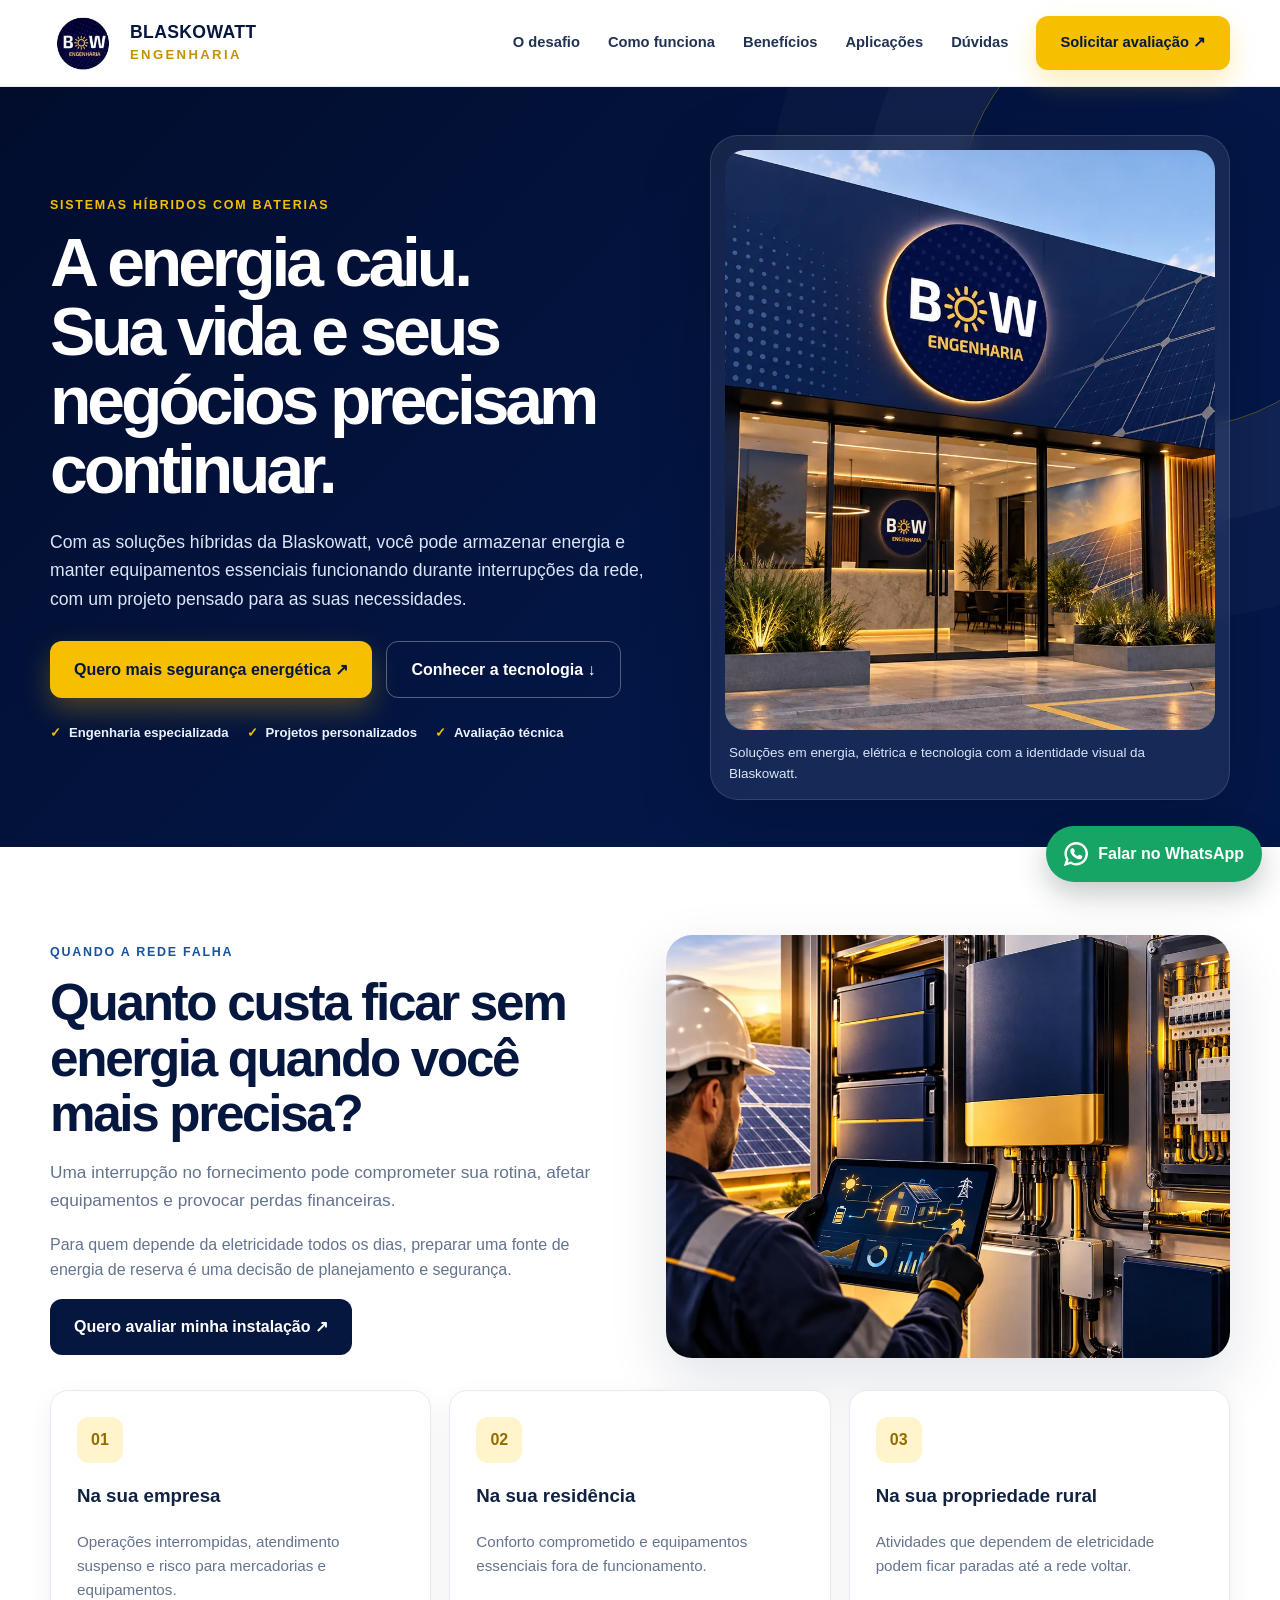
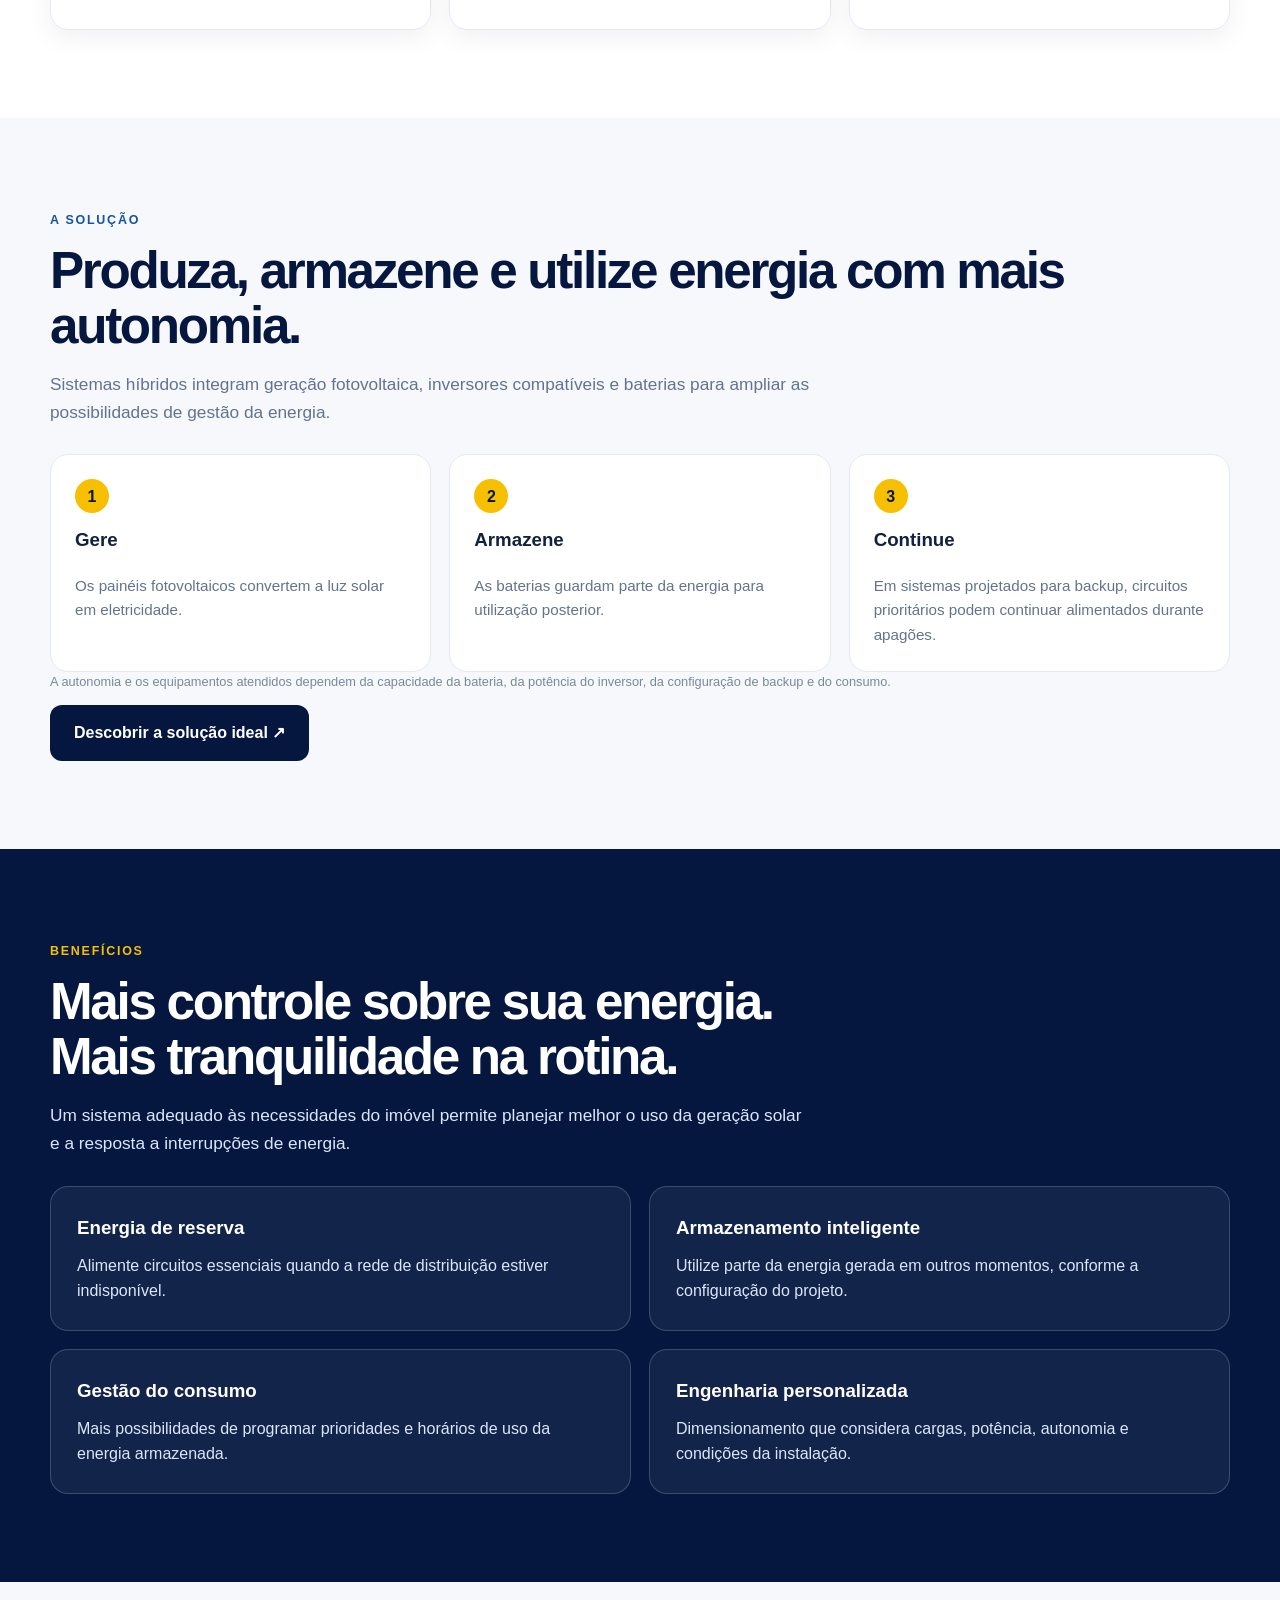
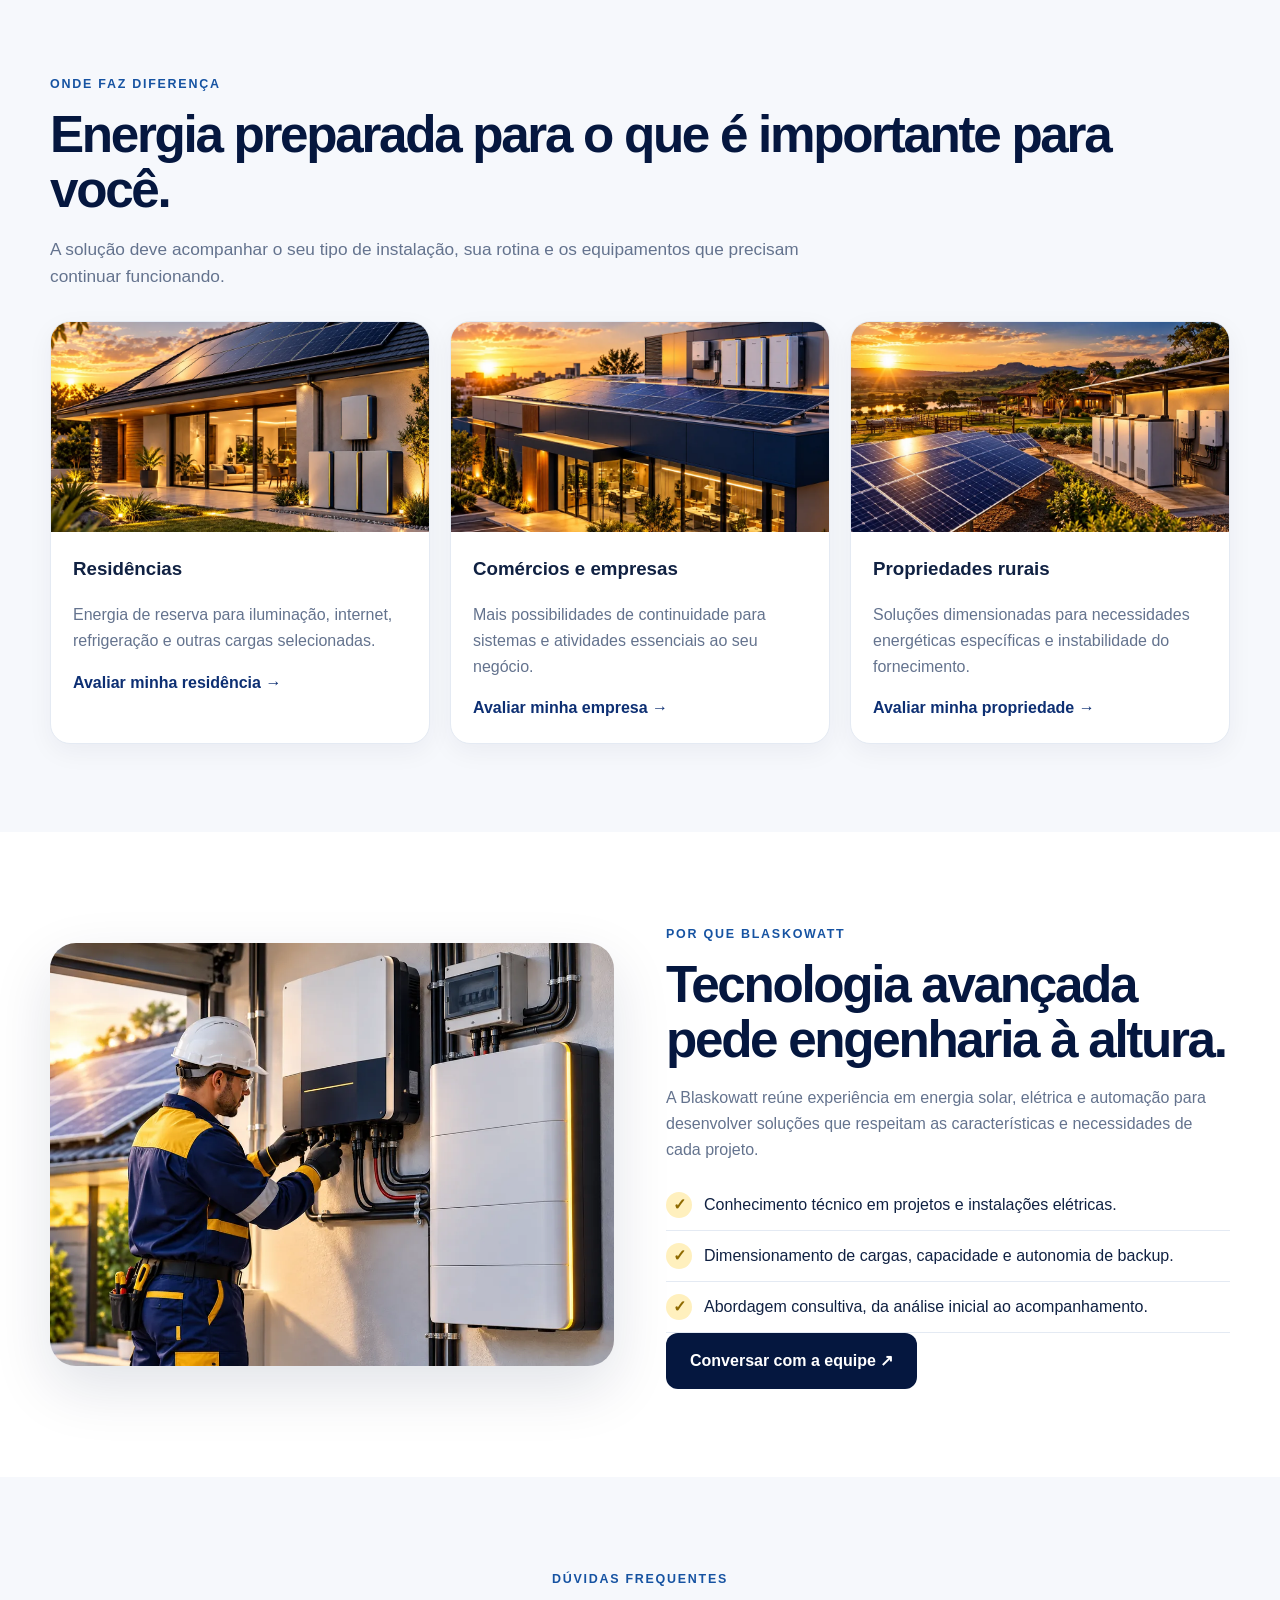
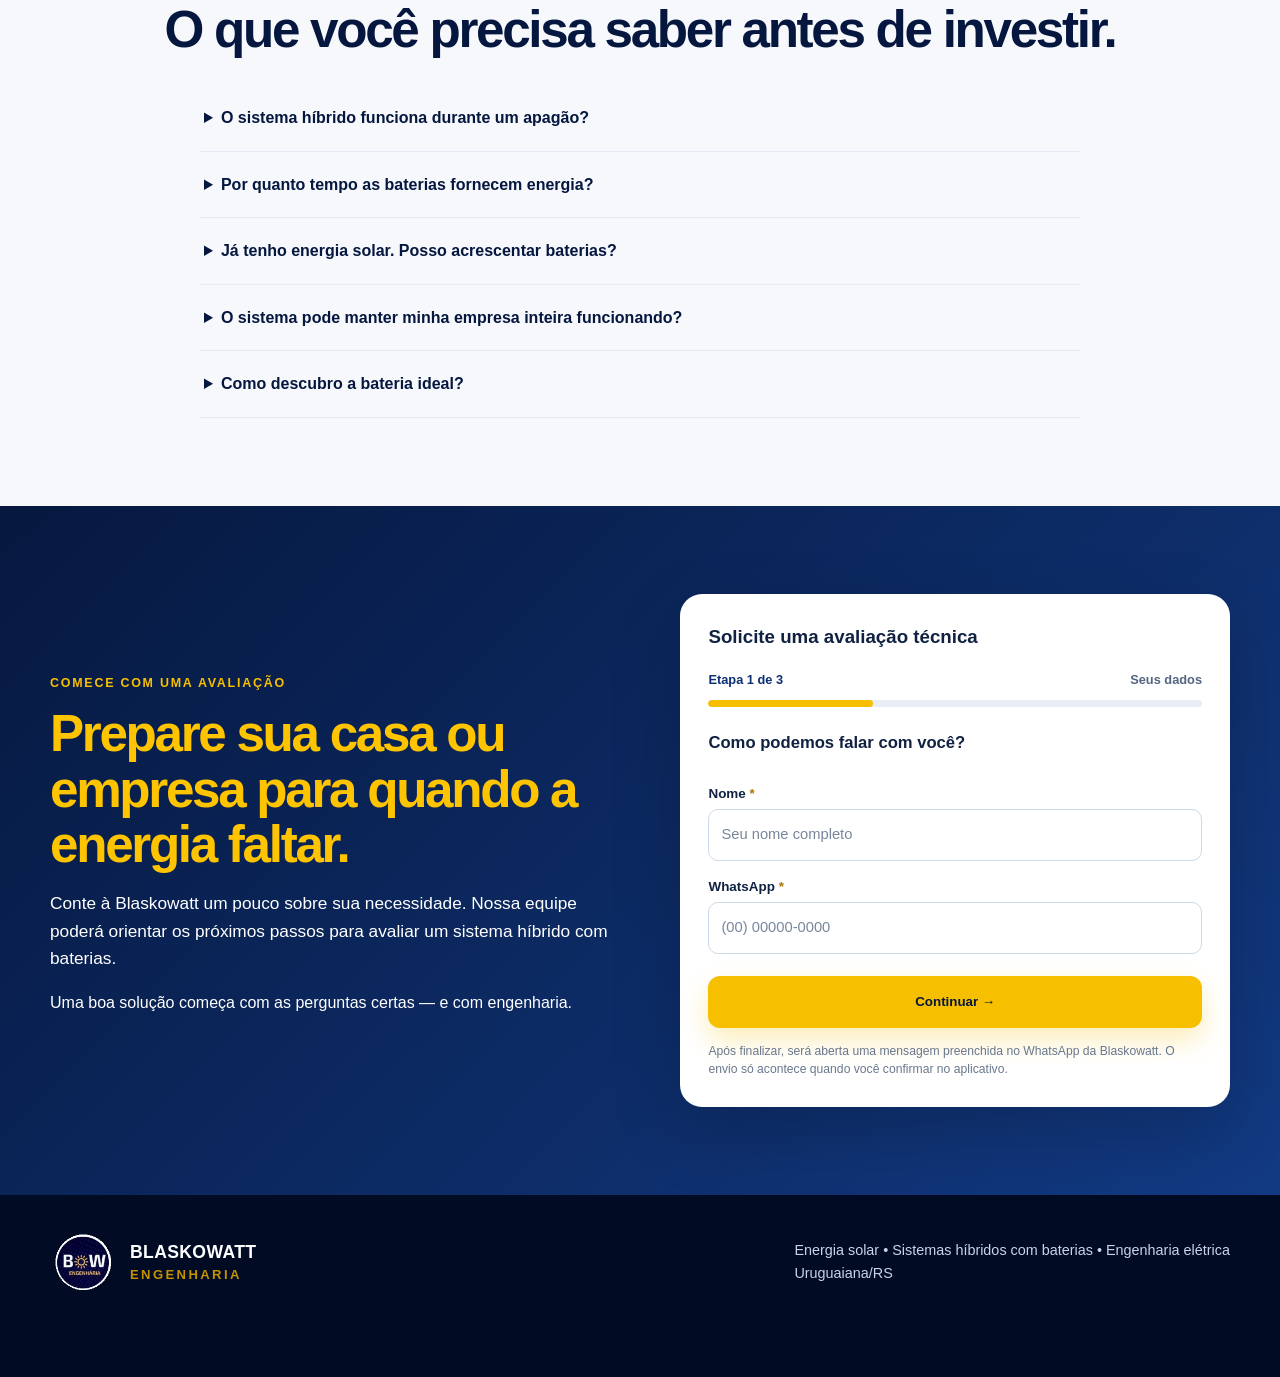
==== lp2/index.html @ c3274819 "CMT 01" ====
<!DOCTYPE html>

<html lang="pt-BR">
<head>
<!-- Google Tag Manager -->
<script>(function(w,d,s,l,i){w[l]=w[l]||[];w[l].push({'gtm.start':
new Date().getTime(),event:'gtm.js'});var f=d.getElementsByTagName(s)[0],
j=d.createElement(s),dl=l!='dataLayer'?'&l='+l:'';j.async=true;j.src=
'https://www.googletagmanager.com/gtm.js?id='+i+dl;f.parentNode.insertBefore(j,f);
})(window,document,'script','dataLayer','GTM-T3VF7CDB');</script>
<!-- End Google Tag Manager -->
<meta charset="utf-8"/>
<meta content="width=device-width,initial-scale=1" name="viewport"/>
<meta content="Sistemas híbridos com baterias da Blaskowatt: energia de reserva para residências, comércios e propriedades rurais." name="description"/>
<title>Sistemas Híbridos com Baterias | Blaskowatt Engenharia</title>
<link rel="stylesheet" href="assets/style.css" />

<meta name="robots" content="index,follow,max-image-preview:large" />
<meta name="theme-color" content="#06183f" />
<meta property="og:type" content="website" />
<meta property="og:locale" content="pt_BR" />
<meta property="og:site_name" content="Blaskowatt Engenharia" />
<meta property="og:title" content="Sistemas Híbridos com Baterias | Blaskowatt Engenharia" />
<meta property="og:description" content="Sistemas híbridos com baterias da Blaskowatt: energia de reserva para residências, comércios e propriedades rurais." />
<meta name="twitter:card" content="summary" />
<link rel="icon" type="image/x-icon" sizes="any" href="favicon.ico?v=06" />
<link rel="icon" type="image/png" sizes="64x64" href="assets/favicon-64.png?v=06" />
<link rel="apple-touch-icon" sizes="180x180" href="assets/apple-touch-icon.png?v=06" />
<link rel="preload" as="image" href="assets/sistema-hibrido-destaque.webp" fetchpriority="high" />
<script type="application/ld+json">{"@context":"https://schema.org","@type":"WebPage","name":"Sistemas Híbridos com Baterias | Blaskowatt Engenharia","description":"Sistemas híbridos com baterias da Blaskowatt: energia de reserva para residências, comércios e propriedades rurais.","inLanguage":"pt-BR","about":{"@type":"Organization","name":"Blaskowatt Engenharia"}}</script>
</head>
<body>
<!-- Google Tag Manager (noscript) -->
<noscript><iframe src="https://www.googletagmanager.com/ns.html?id=GTM-T3VF7CDB"
height="0" width="0" style="display:none;visibility:hidden"></iframe></noscript>
<!-- End Google Tag Manager (noscript) -->
<header class="header">
<div class="container nav">
<a aria-label="Blaskowatt Engenharia" class="brand" href="#inicio">
<img alt="Logo Blaskowatt Engenharia" src="assets/logo-blaskowatt.webp?v=06" width="216" height="185" decoding="async" loading="eager" />
<span class="brand-text"><b>BLASKOWATT</b><small>ENGENHARIA</small></span>
</a>
<button aria-expanded="false" aria-label="Abrir menu" class="mobile-toggle" type="button">☰</button>
<nav class="menu" id="menu">
<a href="#problema">O desafio</a>
<a href="#solucao">Como funciona</a>
<a href="#beneficios">Benefícios</a>
<a href="#aplicacoes">Aplicações</a>
<a href="#faq">Dúvidas</a>
<a class="btn primary" href="#contato">Solicitar avaliação ↗</a>
</nav>
</div>
</header>
<main>
<section class="hero" id="inicio">
<div class="container hero-wrap">
<div class="hero-copy">
<span class="eyebrow">Sistemas híbridos com baterias</span>
<h1>A energia caiu.<br/>Sua vida e seus negócios precisam continuar.</h1>
<p>Com as soluções híbridas da Blaskowatt, você pode armazenar energia e manter equipamentos essenciais funcionando durante interrupções da rede, com um projeto pensado para as suas necessidades.</p>
<div class="hero-actions">
<a class="btn primary" href="#contato">Quero mais segurança energética ↗</a>
<a class="btn outline" href="#solucao">Conhecer a tecnologia ↓</a>
</div>
<div class="trust"><span>Engenharia especializada</span><span>Projetos personalizados</span><span>Avaliação técnica</span></div>
</div>
<div class="hero-visual">
<div class="hero-card">
<img alt="Unidade visual da Blaskowatt Engenharia" src="assets/sistema-hibrido-destaque.webp" width="1020" height="1020" decoding="async" loading="eager" fetchpriority="high" />
<div class="hero-caption">Soluções em energia, elétrica e tecnologia com a identidade visual da Blaskowatt.</div>
</div>
</div>
</div>
</section>
<section class="section" id="problema">
<div class="container">
<div class="twocol">
<div>
<span class="eyebrow" style="color:#1653a2">Quando a rede falha</span>
<h2>Quanto custa ficar sem energia quando você mais precisa?</h2>
<p class="lead">Uma interrupção no fornecimento pode comprometer sua rotina, afetar equipamentos e provocar perdas financeiras.</p>
<p>Para quem depende da eletricidade todos os dias, preparar uma fonte de energia de reserva é uma decisão de planejamento e segurança.</p>
<a class="btn darkbtn" href="#contato">Quero avaliar minha instalação ↗</a>
</div>
<div class="imagecard"><img alt="Monitoramento técnico de sistema híbrido e solar" src="assets/monitoramento-energia.webp" width="1080" height="810" decoding="async" loading="lazy" /></div>
</div>
<div class="cards">
<article class="card"><span class="n">01</span><h3>Na sua empresa</h3><p>Operações interrompidas, atendimento suspenso e risco para mercadorias e equipamentos.</p></article>
<article class="card"><span class="n">02</span><h3>Na sua residência</h3><p>Conforto comprometido e equipamentos essenciais fora de funcionamento.</p></article>
<article class="card"><span class="n">03</span><h3>Na sua propriedade rural</h3><p>Atividades que dependem de eletricidade podem ficar paradas até a rede voltar.</p></article>
</div>
</div>
</section>
<section class="section soft" id="solucao">
<div class="container">
<span class="eyebrow" style="color:#1653a2">A solução</span>
<h2>Produza, armazene e utilize energia com mais autonomia.</h2>
<p class="lead">Sistemas híbridos integram geração fotovoltaica, inversores compatíveis e baterias para ampliar as possibilidades de gestão da energia.</p>
<div class="steps">
<div class="step"><span>1</span><h3>Gere</h3><p>Os painéis fotovoltaicos convertem a luz solar em eletricidade.</p></div>
<div class="step"><span>2</span><h3>Armazene</h3><p>As baterias guardam parte da energia para utilização posterior.</p></div>
<div class="step"><span>3</span><h3>Continue</h3><p>Em sistemas projetados para backup, circuitos prioritários podem continuar alimentados durante apagões.</p></div>
</div>
<p class="note">A autonomia e os equipamentos atendidos dependem da capacidade da bateria, da potência do inversor, da configuração de backup e do consumo.</p>
<a class="btn darkbtn" href="#contato">Descobrir a solução ideal ↗</a>
</div>
</section>
<section class="section dark" id="beneficios">
<div class="container">
<span class="eyebrow">Benefícios</span>
<h2>Mais controle sobre sua energia.<br/>Mais tranquilidade na rotina.</h2>
<p class="lead">Um sistema adequado às necessidades do imóvel permite planejar melhor o uso da geração solar e a resposta a interrupções de energia.</p>
<div class="benefits">
<article class="benefit"><h3>Energia de reserva</h3><p>Alimente circuitos essenciais quando a rede de distribuição estiver indisponível.</p></article>
<article class="benefit"><h3>Armazenamento inteligente</h3><p>Utilize parte da energia gerada em outros momentos, conforme a configuração do projeto.</p></article>
<article class="benefit"><h3>Gestão do consumo</h3><p>Mais possibilidades de programar prioridades e horários de uso da energia armazenada.</p></article>
<article class="benefit"><h3>Engenharia personalizada</h3><p>Dimensionamento que considera cargas, potência, autonomia e condições da instalação.</p></article>
</div>
</div>
</section>
<section class="section soft" id="aplicacoes">
<div class="container">
<span class="eyebrow" style="color:#1653a2">Onde faz diferença</span>
<h2>Energia preparada para o que é importante para você.</h2>
<p class="lead">A solução deve acompanhar o seu tipo de instalação, sua rotina e os equipamentos que precisam continuar funcionando.</p>
<div class="segments">
<article class="segment"><img alt="Residência com energia solar e baterias" src="assets/residencia-com-baterias.webp" width="1080" height="810" decoding="async" loading="lazy" /><div class="body"><h3>Residências</h3><p>Energia de reserva para iluminação, internet, refrigeração e outras cargas selecionadas.</p><a class="inline-link" href="#contato">Avaliar minha residência →</a></div></article>
<article class="segment"><img alt="Empresa com energia solar e sistema híbrido" src="assets/empresa-com-baterias.webp" width="1080" height="810" decoding="async" loading="lazy" /><div class="body"><h3>Comércios e empresas</h3><p>Mais possibilidades de continuidade para sistemas e atividades essenciais ao seu negócio.</p><a class="inline-link" href="#contato">Avaliar minha empresa →</a></div></article>
<article class="segment"><img alt="Propriedade rural com energia solar e armazenamento" src="assets/propriedade-rural-com-baterias.webp" width="1080" height="810" decoding="async" loading="lazy" /><div class="body"><h3>Propriedades rurais</h3><p>Soluções dimensionadas para necessidades energéticas específicas e instabilidade do fornecimento.</p><a class="inline-link" href="#contato">Avaliar minha propriedade →</a></div></article>
</div>
</div>
</section>
<section class="section" id="engenharia">
<div class="container twocol">
<div class="imagecard"><img alt="Técnico instalando sistema híbrido com baterias" src="assets/instalacao-de-baterias.webp" width="1080" height="810" decoding="async" loading="lazy" /></div>
<div>
<span class="eyebrow" style="color:#1653a2">Por que Blaskowatt</span>
<h2>Tecnologia avançada pede engenharia à altura.</h2>
<p>A Blaskowatt reúne experiência em energia solar, elétrica e automação para desenvolver soluções que respeitam as características e necessidades de cada projeto.</p>
<ul class="authority-list">
<li>Conhecimento técnico em projetos e instalações elétricas.</li>
<li>Dimensionamento de cargas, capacidade e autonomia de backup.</li>
<li>Abordagem consultiva, da análise inicial ao acompanhamento.</li>
</ul>
<a class="btn darkbtn" href="#contato">Conversar com a equipe ↗</a>
</div>
</div>
</section>
<section class="section soft" id="faq">
<div class="container">
<div style="text-align:center">
<span class="eyebrow" style="color:#1653a2">Dúvidas frequentes</span>
<h2>O que você precisa saber antes de investir.</h2>
</div>
<div class="faq">
<details><summary>O sistema híbrido funciona durante um apagão?</summary><p>Um sistema com baterias, função de backup, proteção apropriada e energia armazenada disponível pode alimentar circuitos selecionados. Isso deve ser previsto no projeto técnico.</p></details>
<details><summary>Por quanto tempo as baterias fornecem energia?</summary><p>Depende da capacidade de armazenamento, da carga disponível e do consumo dos equipamentos. A autonomia deve ser calculada para cada instalação.</p></details>
<details><summary>Já tenho energia solar. Posso acrescentar baterias?</summary><p>Em muitos casos, sim, após análise de compatibilidade do inversor e das adaptações elétricas necessárias.</p></details>
<details><summary>O sistema pode manter minha empresa inteira funcionando?</summary><p>Depende da potência demandada, da autonomia esperada e da configuração do sistema. Em muitos projetos, a melhor solução é priorizar cargas essenciais.</p></details>
<details><summary>Como descubro a bateria ideal?</summary><p>Uma avaliação técnica verifica os equipamentos prioritários, a potência total, a autonomia desejada e as condições do imóvel.</p></details>
</div>
</div>
</section>
<section class="section final" id="contato">
<div class="container twocol">
<div>
<span class="eyebrow">Comece com uma avaliação</span>
<h2>Prepare sua casa ou empresa para quando a energia faltar.</h2>
<p class="lead">Conte à Blaskowatt um pouco sobre sua necessidade. Nossa equipe poderá orientar os próximos passos para avaliar um sistema híbrido com baterias.</p>
<p>Uma boa solução começa com as perguntas certas — e com engenharia.</p>
</div>
<form class="form form-multistep" id="lead-form" novalidate>
<h3>Solicite uma avaliação técnica</h3>
<div class="form-progress" aria-label="Progresso do formulário">
  <div class="form-progress-top"><span id="form-step-label" aria-live="polite">Etapa 1 de 3</span><span id="form-step-name">Seus dados</span></div>
  <div class="form-progress-track" role="progressbar" aria-label="Progresso do preenchimento" aria-valuemin="1" aria-valuemax="3" aria-valuenow="1"><span class="form-progress-fill"></span></div>
</div>
<fieldset class="form-step" data-step="0">
  <legend>Como podemos falar com você?</legend>
  <label for="nome">Nome <span class="required-mark" aria-hidden="true">*</span></label>
  <input id="nome" name="nome" type="text" autocomplete="name" placeholder="Seu nome completo" required maxlength="120" />
  <label for="telefone">WhatsApp <span class="required-mark" aria-hidden="true">*</span></label>
  <input id="telefone" name="telefone" type="tel" inputmode="tel" autocomplete="tel" placeholder="(00) 00000-0000" maxlength="32" required />
</fieldset>
<fieldset class="form-step" data-step="1" hidden>
  <legend>Conte sobre o seu projeto</legend>
  <label for="endereco">1. Qual é o endereço do imóvel? <span class="required-mark" aria-hidden="true">*</span></label>
  <input id="endereco" name="endereco" type="text" autocomplete="street-address" placeholder="Rua, número, bairro, cidade e estado" required maxlength="280" />
  <label for="servico">2. Qual serviço você procura? <span class="required-mark" aria-hidden="true">*</span></label>
  <select id="servico" name="servico" required>
    <option value="" disabled selected>Selecione um serviço</option>
    <option value="Energia Solar">Energia Solar</option>
    <option value="Instalação Elétrica">Instalação Elétrica</option>
    <option value="Automação">Automação</option>
    <option value="Manutenção">Manutenção</option>
    <option value="Ampliação de Sistema Solar">Ampliação de Sistema Solar</option>
    <option value="Baterias / Sistema Híbrido">Baterias / Sistema Híbrido</option>
    <option value="Outro">Outro</option>
  </select>
</fieldset>
<fieldset class="form-step" data-step="2" hidden>
  <legend>Mais dois detalhes para finalizar</legend>
  <label for="tipo_imovel">3. O imóvel é: <span class="required-mark" aria-hidden="true">*</span></label>
  <select id="tipo_imovel" name="tipo_imovel" required>
    <option value="" disabled selected>Selecione uma opção</option>
    <option value="Residencial">Residencial</option>
    <option value="Comercial">Comercial</option>
  </select>
  <label for="prazo">4. Quando você pretende realizar o projeto? <span class="required-mark" aria-hidden="true">*</span></label>
  <select id="prazo" name="prazo" required>
    <option value="" disabled selected>Selecione o prazo</option>
    <option value="O quanto antes">O quanto antes</option>
    <option value="Nos próximos 30 dias">Nos próximos 30 dias</option>
    <option value="Nos próximos meses">Nos próximos meses</option>
    <option value="Estou apenas pesquisando">Estou apenas pesquisando</option>
  </select>
</fieldset>
<div class="form-actions">
  <button class="btn form-back" type="button" id="form-back" hidden>← Voltar</button>
  <button class="btn primary form-next" type="button" id="form-next">Continuar →</button>
  <button class="btn primary form-submit btn-whatsapp" type="submit" id="form-submit" hidden><img class="wa-icon" src="assets/whatsapp-icon.svg" alt="" aria-hidden="true" width="18" height="18" decoding="async" /><span>Abrir WhatsApp ↗</span></button>
</div>
<p class="form-help">Após finalizar, será aberta uma mensagem preenchida no WhatsApp da Blaskowatt. O envio só acontece quando você confirmar no aplicativo.</p>
</form>
</div>
</section>
</main>
<footer class="foot">
<div class="container foot-wrap">
<div class="brand">
<img alt="Blaskowatt Engenharia" src="assets/logo-blaskowatt.webp?v=06" width="216" height="185" decoding="async" loading="lazy" />
<span class="brand-text"><b>BLASKOWATT</b><small>ENGENHARIA</small></span>
</div>
<p>Energia solar • Sistemas híbridos com baterias • Engenharia elétrica<br/>Uruguaiana/RS</p>
</div>
</footer>
<a class="whatsapp btn-whatsapp" href="https://wa.me/5555997173311?text=Ol%C3%A1%21%20Gostaria%20de%20saber%20mais%20sobre%20sistemas%20h%C3%ADbridos%20com%20baterias." rel="noopener noreferrer" target="_blank"><img class="wa-icon" src="assets/whatsapp-icon.svg" alt="" aria-hidden="true" width="18" height="18" decoding="async" /><span>Falar no WhatsApp</span></a>
<script defer src="assets/main.js"></script>
</body>
</html>
---- lp2/assets/style.css ----
:root{--navy:#05173f;--navy2:#0d2f73;--yellow:#f6bf00;--white:#fff;--ink:#102142;--muted:#64738e;--soft:#f6f8fc;--line:#e4eaf3;--green:#17a566;--max:1180px;--radius:24px;--shadow:0 22px 60px rgba(5,23,63,.12)}
*{box-sizing:border-box} html{scroll-behavior:smooth} body{margin:0;font-family:Inter,Arial,sans-serif;color:var(--ink);line-height:1.6;background:#fff} a{text-decoration:none;color:inherit} img{display:block;max-width:100%} .container{width:min(var(--max),calc(100% - 40px));margin:auto} .section{padding:88px 0} .soft{background:var(--soft)} .dark{background:var(--navy);color:#fff} .eyebrow{display:inline-block;font-size:.78rem;font-weight:900;letter-spacing:.14em;text-transform:uppercase;color:var(--yellow);margin-bottom:12px} h1,h2,h3,p{margin-top:0} h1{font-size:clamp(2.5rem,5.3vw,5rem);line-height:1.02;letter-spacing:-.06em;margin-bottom:24px} h2{font-size:clamp(2rem,4vw,3.2rem);line-height:1.08;letter-spacing:-.045em;margin-bottom:18px;color:var(--navy)} .dark h2,.hero h2{color:#fff} p{color:var(--muted)} .dark p,.hero p{color:#dbe6fb} .lead{font-size:1.08rem;max-width:760px} .btn{display:inline-flex;justify-content:center;align-items:center;gap:10px;padding:15px 24px;min-height:52px;border-radius:12px;font-weight:900;border:0;transition:.2s ease} .btn:hover{transform:translateY(-2px)} .primary{background:var(--yellow);color:var(--navy);box-shadow:0 12px 28px rgba(246,191,0,.28)} .outline{background:transparent;color:#fff;border:1px solid rgba(255,255,255,.32)} .darkbtn{background:var(--navy);color:#fff}
.header{position:sticky;top:0;z-index:50;background:rgba(255,255,255,.96);backdrop-filter:blur(14px);border-bottom:1px solid rgba(5,23,63,.08)} .nav{min-height:86px;display:flex;align-items:center;justify-content:space-between;gap:24px} .brand{display:flex;align-items:center;gap:14px;min-width:0} .brand img{width:66px;height:66px;object-fit:contain;flex:0 0 auto} .brand-text{font-weight:950;line-height:1.02;color:var(--navy)} .brand-text b{display:block;font-size:clamp(1rem,2vw,1.1rem);letter-spacing:.02em} .brand-text small{display:block;color:#c49200;font-size:.82rem;letter-spacing:.18em;margin-top:6px;font-weight:900} .menu{display:flex;align-items:center;gap:28px;font-size:.92rem;font-weight:800;color:#223253} .menu a:hover{color:var(--navy2)} .mobile-toggle{display:none;background:none;border:0;font-size:28px;color:var(--navy)}

.btn-whatsapp{gap:12px}.btn-whatsapp .wa-icon{width:18px;height:18px;display:block;flex:0 0 18px}
.primary.btn-whatsapp .wa-icon{filter:brightness(0) saturate(100%) invert(7%) sepia(35%) saturate(2724%) hue-rotate(200deg) brightness(89%) contrast(103%)}
.whatsapp .wa-icon{width:24px;height:24px;display:block;flex:0 0 24px;filter:brightness(0) invert(1)}

.hero{background:linear-gradient(135deg,#020d2d 0%,#03184a 75%);color:#fff;overflow:hidden;position:relative} .hero::after{content:'';position:absolute;right:-110px;top:-90px;width:430px;height:430px;border:1px solid rgba(246,191,0,.35);border-radius:50%;box-shadow:0 0 0 95px rgba(255,255,255,.03),0 0 0 190px rgba(255,255,255,.025)} .hero-wrap{position:relative;z-index:1;display:grid;grid-template-columns:1.05fr .95fr;gap:44px;align-items:center;min-height:760px;padding:42px 0} .hero-copy{padding:40px 0} .hero-copy p{font-size:1.1rem;max-width:650px} .hero-actions{display:flex;gap:14px;flex-wrap:wrap;margin-top:28px} .trust{display:flex;gap:18px;flex-wrap:wrap;margin-top:24px;font-size:.82rem;font-weight:750;color:#ebf2ff} .trust span::before{content:'✓';color:var(--yellow);margin-right:8px} .hero-visual{display:flex;justify-content:flex-end} .hero-card{width:min(100%,520px);background:rgba(255,255,255,.08);border:1px solid rgba(255,255,255,.12);backdrop-filter:blur(8px);border-radius:28px;padding:14px;box-shadow:0 25px 70px rgba(0,0,0,.22)} .hero-card img{width:100%;height:580px;object-fit:cover;border-radius:20px} .hero-caption{font-size:.84rem;color:#dbe6fb;margin-top:12px;padding:0 4px}
.twocol{display:grid;grid-template-columns:1fr 1fr;gap:52px;align-items:center} .imagecard{border-radius:26px;overflow:hidden;box-shadow:var(--shadow);background:#fff} .imagecard img{width:100%;height:100%;min-height:360px;object-fit:cover} .cards{display:grid;grid-template-columns:repeat(3,1fr);gap:18px;margin-top:32px} .card{background:#fff;border:1px solid var(--line);border-radius:18px;padding:26px;box-shadow:0 8px 26px rgba(5,23,63,.06)} .card .n{display:inline-grid;place-items:center;width:46px;height:46px;border-radius:12px;background:#fff4cb;color:#946d00;font-weight:900;margin-bottom:18px} .card p{margin:0;font-size:.95rem} .steps{display:grid;grid-template-columns:repeat(3,1fr);gap:18px;margin-top:28px} .step{background:#fff;border:1px solid var(--line);border-radius:18px;padding:24px} .step span{display:inline-grid;place-items:center;width:34px;height:34px;border-radius:50%;background:var(--yellow);color:var(--navy);font-weight:900;margin-bottom:12px} .step p{margin:0;font-size:.95rem} .benefits{display:grid;grid-template-columns:repeat(2,1fr);gap:18px;margin-top:28px} .benefit{border:1px solid rgba(255,255,255,.18);border-radius:18px;padding:26px;background:rgba(255,255,255,.06)} .benefit h3{color:#fff;margin-bottom:10px} .benefit p{margin:0} .segments{display:grid;grid-template-columns:repeat(3,1fr);gap:20px;margin-top:30px} .segment{border-radius:20px;overflow:hidden;border:1px solid var(--line);background:#fff;box-shadow:0 8px 26px rgba(5,23,63,.05)} .segment img{width:100%;height:210px;object-fit:cover} .segment .body{padding:22px} .inline-link{color:var(--navy2);font-weight:900} .authority-list{list-style:none;padding:0;margin:18px 0 0} .authority-list li{display:flex;gap:12px;align-items:flex-start;padding:12px 0;border-bottom:1px solid var(--line)} .authority-list li::before{content:'✓';display:grid;place-items:center;width:26px;height:26px;border-radius:50%;background:#fff0be;color:#8f6a00;font-weight:900;flex:0 0 auto} .faq{max-width:880px;margin:28px auto 0} .faq details{padding:20px 4px;border-bottom:1px solid var(--line)} .faq summary{cursor:pointer;font-weight:900;color:var(--navy)} .faq p{margin:12px 0 0} .final{background:linear-gradient(135deg,#06183f,#123a83);color:#fff} .final .twocol{grid-template-columns:1fr .95fr} .form{background:#fff;border-radius:22px;padding:28px;box-shadow:0 25px 70px rgba(0,0,0,.18)} .form h3{margin-bottom:18px} .form label{display:block;margin:12px 0 6px;font-size:.84rem;font-weight:800;color:var(--ink)} .form input,.form select{width:100%;padding:13px 12px;border-radius:10px;border:1px solid #ced9ea;color:var(--ink);background:#fff} .form small{display:block;margin-top:12px;color:#7b879b;font-size:.75rem;line-height:1.5} .form button{width:100%;margin-top:20px} .foot{background:#020b24;color:#d5e0f4;padding:34px 0 82px} .foot-wrap{display:flex;justify-content:space-between;align-items:center;gap:18px;flex-wrap:wrap} .foot p{color:#c7d4ea;margin:0;font-size:.9rem} .whatsapp{position:fixed;right:18px;bottom:18px;z-index:40;background:var(--green);color:#fff;font-weight:900;border-radius:999px;padding:14px 18px;box-shadow:0 12px 30px rgba(0,29,26,.24);display:inline-flex;align-items:center;justify-content:center;gap:10px;min-height:56px} .note{font-size:.8rem;color:#7a889e}
@media (max-width:980px){.menu{gap:16px;font-size:.82rem} .hero-wrap,.twocol,.final .twocol{grid-template-columns:1fr} .hero{padding-top:0} .hero-wrap{min-height:auto;padding:28px 0 70px} .hero-card{max-width:620px;margin:0 auto} .cards{grid-template-columns:repeat(2,1fr)} .segments{grid-template-columns:repeat(2,1fr)}}
@media (max-width:720px){.section{padding:68px 0} .nav{min-height:74px} .brand img{width:56px;height:56px} .brand-text b{font-size:.98rem} .brand-text small{font-size:.74rem} .mobile-toggle{display:block} .menu{display:none;position:absolute;top:74px;left:0;right:0;background:#fff;padding:22px;flex-direction:column;align-items:stretch;box-shadow:0 14px 30px rgba(0,0,0,.08)} .menu.open{display:flex} .hero-wrap{gap:26px} .hero-card img{height:360px} .hero-actions{flex-direction:column} .btn{width:100%} .cards,.steps,.benefits,.segments{grid-template-columns:1fr} .imagecard img{min-height:280px} .segment img{height:240px} .whatsapp{right:12px;bottom:12px;width:56px;height:56px;padding:0;border-radius:50%;font-size:0} .whatsapp span{display:none}}
.final h2{color:#FFC400 !important;}

/* Accessibility: honor reduced motion preferences */
@media(prefers-reduced-motion:reduce){html{scroll-behavior:auto}.reveal{opacity:1;transform:none;transition:none}.btn,.service{transition:none}}

/* Contact section: accessible contrast on the dark background */
.final > .container > div:first-child > p,
.final > .container > div:first-child > .lead {color:#fff;}

/* Compact, three-step lead form */
.form-multistep .form-progress {margin:2px 0 24px;}
.form-progress-top {display:flex;align-items:center;justify-content:space-between;gap:12px;font-size:.8rem;font-weight:800;color:#526581;margin-bottom:10px;}
.form-progress-top span:first-child {color:#0d2f73;}
.form-progress-track {height:7px;width:100%;border-radius:999px;background:#e8edf6;overflow:hidden;}
.form-progress-fill {display:block;height:100%;width:33.333%;background:#f6bf00;border-radius:999px;transition:width .25s ease;}
.form-step {border:0;margin:0;padding:0;min-width:0;}
.form-step[hidden],.form-actions [hidden] {display:none!important;}
.form-step legend {font-size:1.04rem;font-weight:850;color:#102142;margin:0 0 12px;padding:0;line-height:1.45;}
.form-multistep label {line-height:1.45;margin-top:16px;}
.form-multistep input,.form-multistep select {min-height:49px;font:inherit;font-size:.92rem;outline-offset:2px;}
.form-multistep input:focus-visible,.form-multistep select:focus-visible {outline:2px solid #0d2f73;border-color:#0d2f73;}
.form-multistep input::placeholder {color:#78869b;opacity:1;}
.form-multistep .required-mark {color:#aa7300;}
.form-actions {display:flex;gap:12px;align-items:stretch;margin-top:22px;}
.form-multistep .form-actions button {margin:0;min-width:0;white-space:normal;line-height:1.3;}
.form-actions .form-back {border:1px solid #cad6e8;background:#fff;color:#173257;flex:0 0 35%;}
.form-actions .form-back:hover {background:#f6f8fc;}
.form-actions .form-next,.form-actions .form-submit {flex:1;}
.form-multistep .form-help {color:#69778c;font-size:.76rem;line-height:1.55;margin:14px 0 0;}
@media (max-width:380px){.form{padding:22px 18px}.form-actions{gap:8px}.form-multistep .form-actions button{padding:12px 8px;font-size:.86rem;}}
@media (prefers-reduced-motion:reduce){.form-progress-fill{transition:none;}}
.form-multistep > h3{color:var(--ink);}
.form-submit .wa-icon{filter:brightness(0) saturate(100%) invert(7%) sepia(35%) saturate(2724%) hue-rotate(200deg) brightness(89%) contrast(103%);}
.foot .brand-text{color:#fff;}

.form-actions .form-back{white-space:nowrap!important;flex:0 0 31%;}
.form-actions .form-submit{font-size:.9rem;}
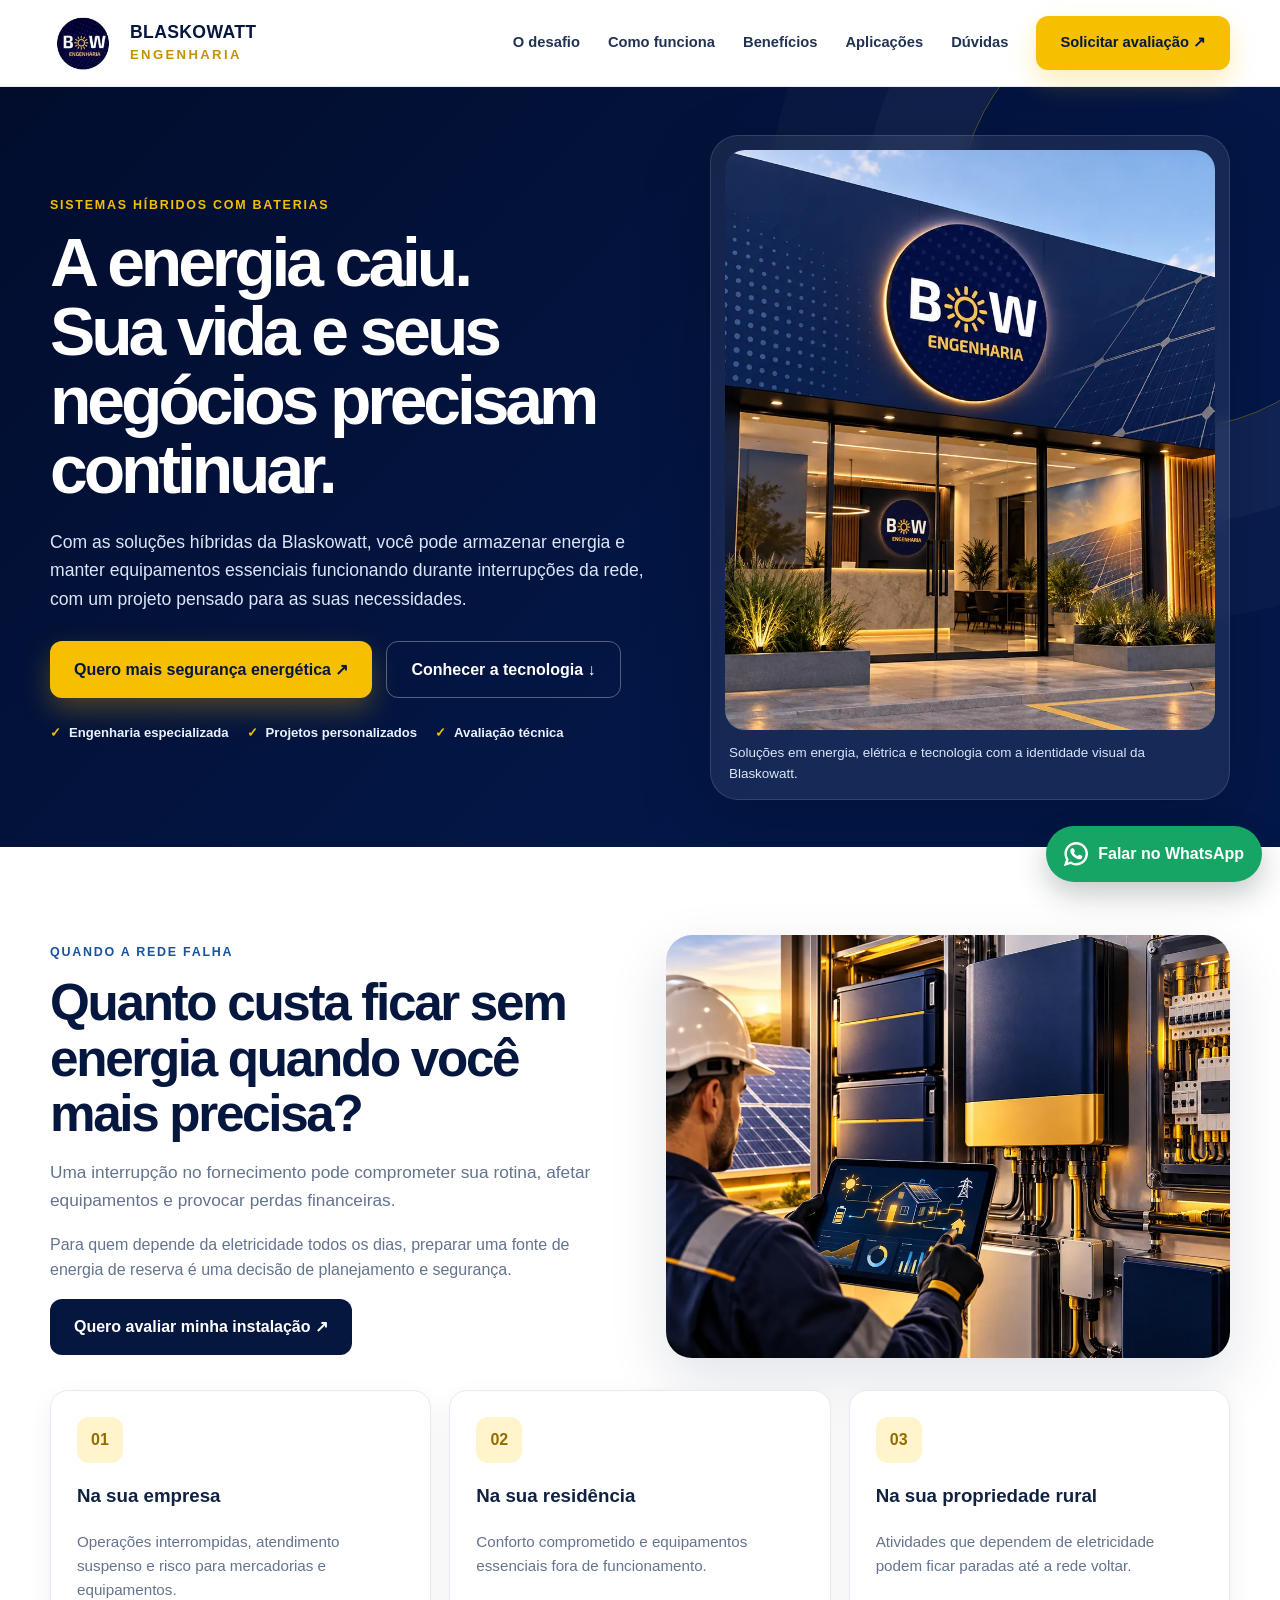
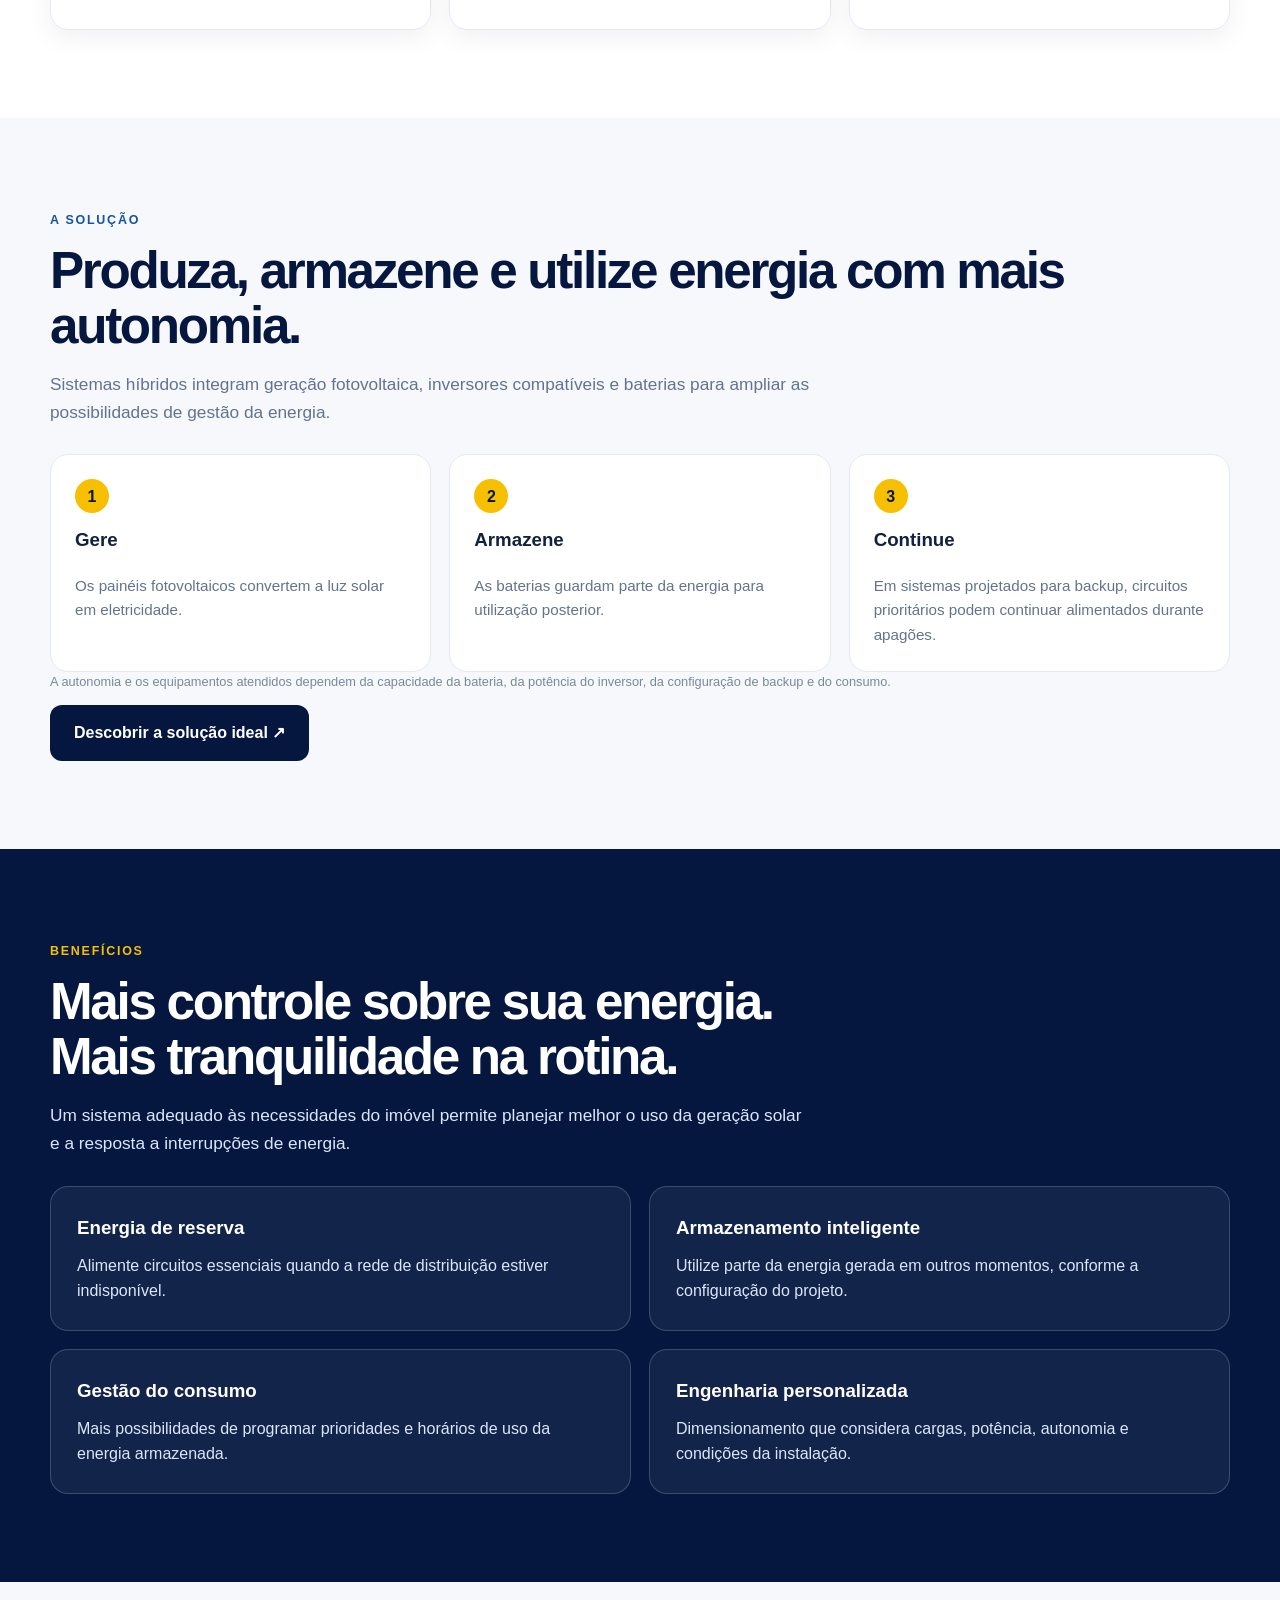
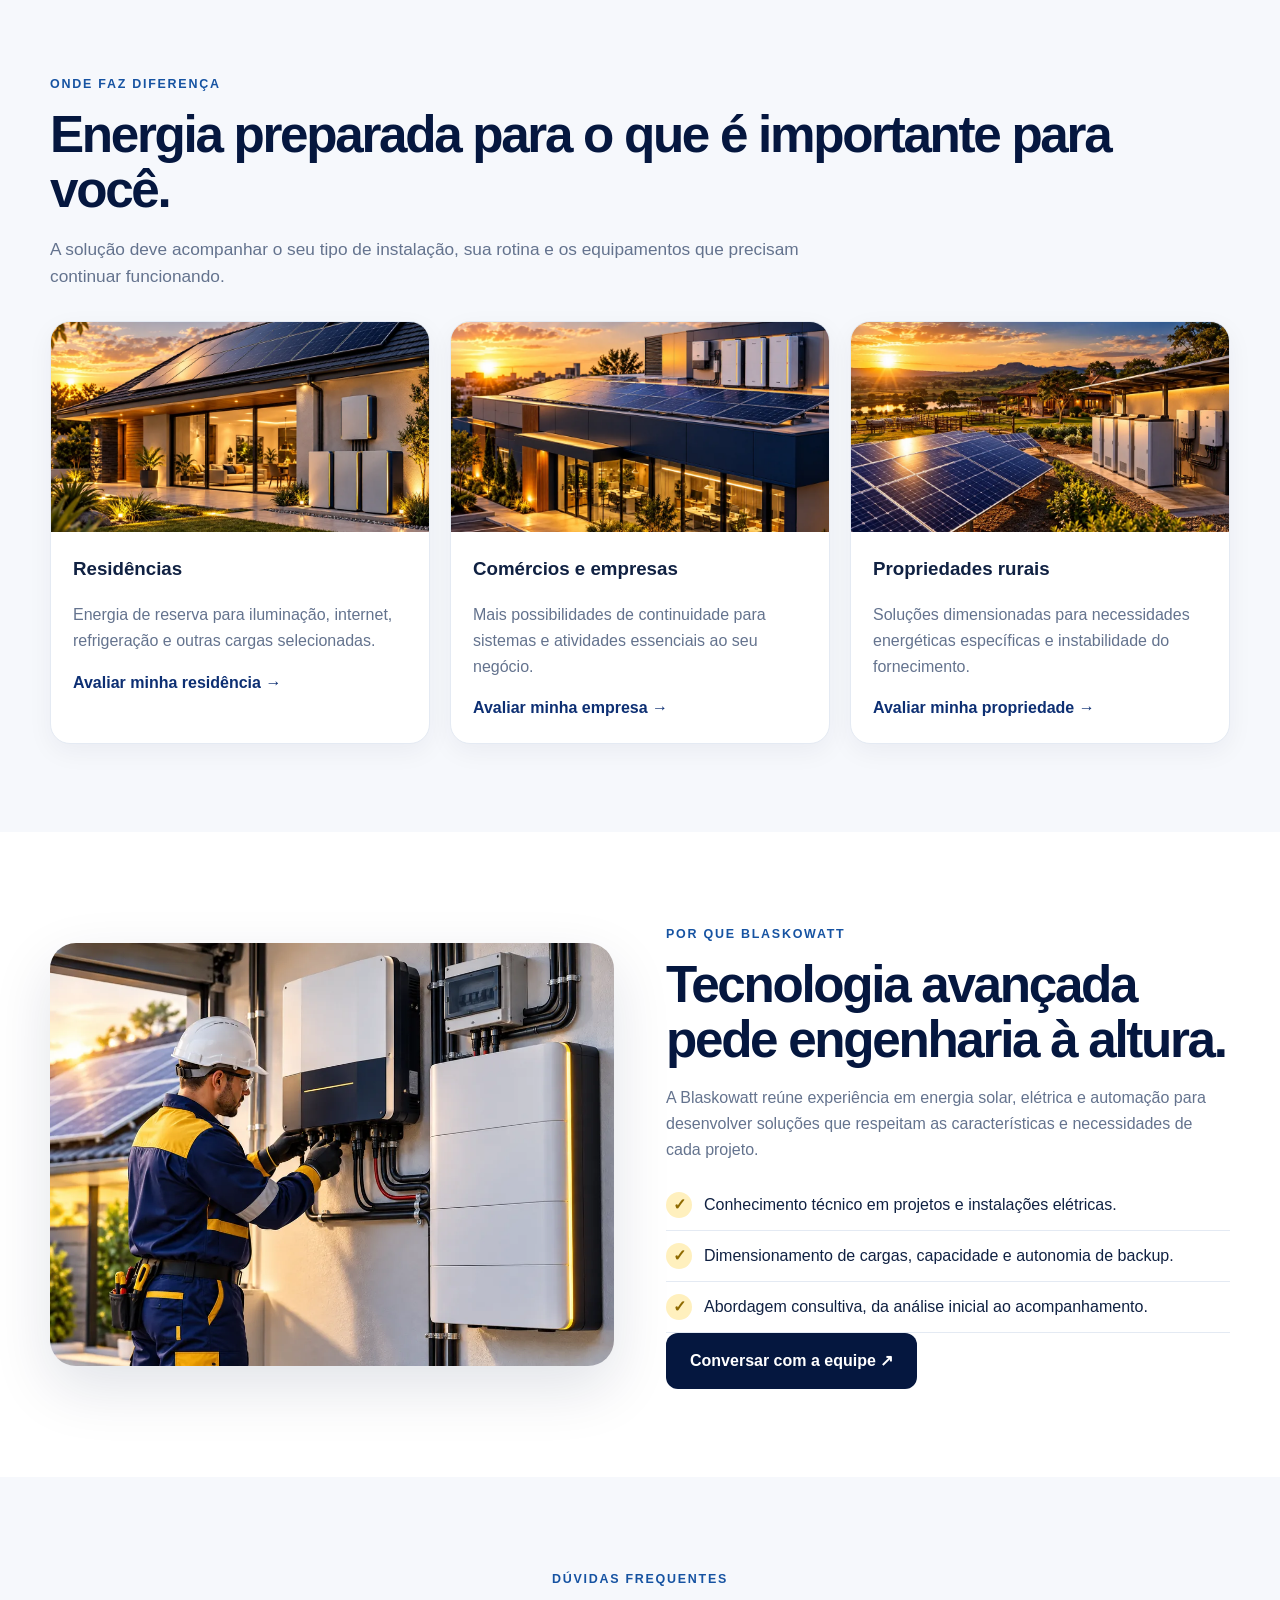
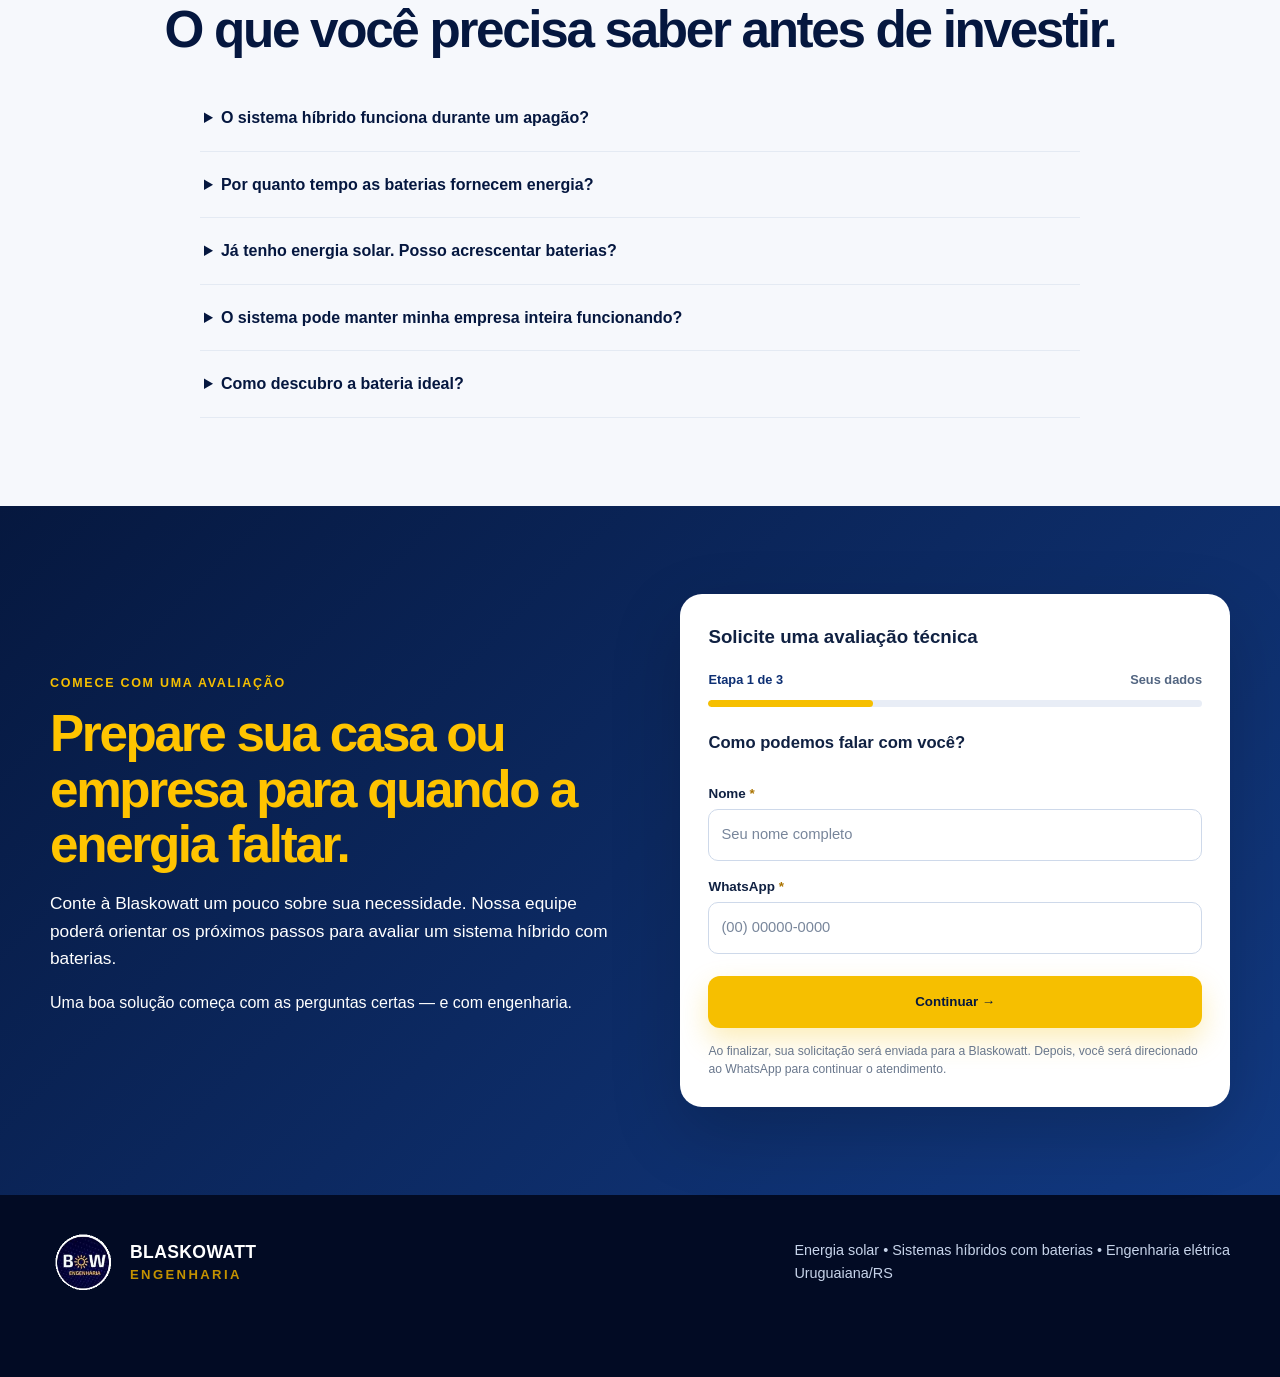
==== commit 22576b88: "Webhook" ====
--- a/lp2/index.html
+++ b/lp2/index.html
@@ -13,7 +13,7 @@
 <meta content="width=device-width,initial-scale=1" name="viewport"/>
 <meta content="Sistemas híbridos com baterias da Blaskowatt: energia de reserva para residências, comércios e propriedades rurais." name="description"/>
 <title>Sistemas Híbridos com Baterias | Blaskowatt Engenharia</title>
-<link rel="stylesheet" href="assets/style.css" />
+<link rel="stylesheet" href="/lp2/assets/style.css?v=09" />
 
 <meta name="robots" content="index,follow,max-image-preview:large" />
 <meta name="theme-color" content="#06183f" />
@@ -23,10 +23,10 @@
 <meta property="og:title" content="Sistemas Híbridos com Baterias | Blaskowatt Engenharia" />
 <meta property="og:description" content="Sistemas híbridos com baterias da Blaskowatt: energia de reserva para residências, comércios e propriedades rurais." />
 <meta name="twitter:card" content="summary" />
-<link rel="icon" type="image/x-icon" sizes="any" href="favicon.ico?v=06" />
-<link rel="icon" type="image/png" sizes="64x64" href="assets/favicon-64.png?v=06" />
-<link rel="apple-touch-icon" sizes="180x180" href="assets/apple-touch-icon.png?v=06" />
-<link rel="preload" as="image" href="assets/sistema-hibrido-destaque.webp" fetchpriority="high" />
+<link rel="icon" type="image/x-icon" sizes="any" href="/lp2/favicon.ico?v=06" />
+<link rel="icon" type="image/png" sizes="64x64" href="/lp2/assets/favicon-64.png?v=06" />
+<link rel="apple-touch-icon" sizes="180x180" href="/lp2/assets/apple-touch-icon.png?v=06" />
+<link rel="preload" as="image" href="/lp2/assets/sistema-hibrido-destaque.webp" fetchpriority="high" />
 <script type="application/ld+json">{"@context":"https://schema.org","@type":"WebPage","name":"Sistemas Híbridos com Baterias | Blaskowatt Engenharia","description":"Sistemas híbridos com baterias da Blaskowatt: energia de reserva para residências, comércios e propriedades rurais.","inLanguage":"pt-BR","about":{"@type":"Organization","name":"Blaskowatt Engenharia"}}</script>
 </head>
 <body>
@@ -37,7 +37,7 @@
 <header class="header">
 <div class="container nav">
 <a aria-label="Blaskowatt Engenharia" class="brand" href="#inicio">
-<img alt="Logo Blaskowatt Engenharia" src="assets/logo-blaskowatt.webp?v=06" width="216" height="185" decoding="async" loading="eager" />
+<img alt="Logo Blaskowatt Engenharia" src="/lp2/assets/logo-blaskowatt.webp?v=06" width="216" height="185" decoding="async" loading="eager" />
 <span class="brand-text"><b>BLASKOWATT</b><small>ENGENHARIA</small></span>
 </a>
 <button aria-expanded="false" aria-label="Abrir menu" class="mobile-toggle" type="button">☰</button>
@@ -66,7 +66,7 @@
 </div>
 <div class="hero-visual">
 <div class="hero-card">
-<img alt="Unidade visual da Blaskowatt Engenharia" src="assets/sistema-hibrido-destaque.webp" width="1020" height="1020" decoding="async" loading="eager" fetchpriority="high" />
+<img alt="Unidade visual da Blaskowatt Engenharia" src="/lp2/assets/sistema-hibrido-destaque.webp" width="1020" height="1020" decoding="async" loading="eager" fetchpriority="high" />
 <div class="hero-caption">Soluções em energia, elétrica e tecnologia com a identidade visual da Blaskowatt.</div>
 </div>
 </div>
@@ -82,7 +82,7 @@
 <p>Para quem depende da eletricidade todos os dias, preparar uma fonte de energia de reserva é uma decisão de planejamento e segurança.</p>
 <a class="btn darkbtn" href="#contato">Quero avaliar minha instalação ↗</a>
 </div>
-<div class="imagecard"><img alt="Monitoramento técnico de sistema híbrido e solar" src="assets/monitoramento-energia.webp" width="1080" height="810" decoding="async" loading="lazy" /></div>
+<div class="imagecard"><img alt="Monitoramento técnico de sistema híbrido e solar" src="/lp2/assets/monitoramento-energia.webp" width="1080" height="810" decoding="async" loading="lazy" /></div>
 </div>
 <div class="cards">
 <article class="card"><span class="n">01</span><h3>Na sua empresa</h3><p>Operações interrompidas, atendimento suspenso e risco para mercadorias e equipamentos.</p></article>
@@ -124,15 +124,15 @@
 <h2>Energia preparada para o que é importante para você.</h2>
 <p class="lead">A solução deve acompanhar o seu tipo de instalação, sua rotina e os equipamentos que precisam continuar funcionando.</p>
 <div class="segments">
-<article class="segment"><img alt="Residência com energia solar e baterias" src="assets/residencia-com-baterias.webp" width="1080" height="810" decoding="async" loading="lazy" /><div class="body"><h3>Residências</h3><p>Energia de reserva para iluminação, internet, refrigeração e outras cargas selecionadas.</p><a class="inline-link" href="#contato">Avaliar minha residência →</a></div></article>
-<article class="segment"><img alt="Empresa com energia solar e sistema híbrido" src="assets/empresa-com-baterias.webp" width="1080" height="810" decoding="async" loading="lazy" /><div class="body"><h3>Comércios e empresas</h3><p>Mais possibilidades de continuidade para sistemas e atividades essenciais ao seu negócio.</p><a class="inline-link" href="#contato">Avaliar minha empresa →</a></div></article>
-<article class="segment"><img alt="Propriedade rural com energia solar e armazenamento" src="assets/propriedade-rural-com-baterias.webp" width="1080" height="810" decoding="async" loading="lazy" /><div class="body"><h3>Propriedades rurais</h3><p>Soluções dimensionadas para necessidades energéticas específicas e instabilidade do fornecimento.</p><a class="inline-link" href="#contato">Avaliar minha propriedade →</a></div></article>
+<article class="segment"><img alt="Residência com energia solar e baterias" src="/lp2/assets/residencia-com-baterias.webp" width="1080" height="810" decoding="async" loading="lazy" /><div class="body"><h3>Residências</h3><p>Energia de reserva para iluminação, internet, refrigeração e outras cargas selecionadas.</p><a class="inline-link" href="#contato">Avaliar minha residência →</a></div></article>
+<article class="segment"><img alt="Empresa com energia solar e sistema híbrido" src="/lp2/assets/empresa-com-baterias.webp" width="1080" height="810" decoding="async" loading="lazy" /><div class="body"><h3>Comércios e empresas</h3><p>Mais possibilidades de continuidade para sistemas e atividades essenciais ao seu negócio.</p><a class="inline-link" href="#contato">Avaliar minha empresa →</a></div></article>
+<article class="segment"><img alt="Propriedade rural com energia solar e armazenamento" src="/lp2/assets/propriedade-rural-com-baterias.webp" width="1080" height="810" decoding="async" loading="lazy" /><div class="body"><h3>Propriedades rurais</h3><p>Soluções dimensionadas para necessidades energéticas específicas e instabilidade do fornecimento.</p><a class="inline-link" href="#contato">Avaliar minha propriedade →</a></div></article>
 </div>
 </div>
 </section>
 <section class="section" id="engenharia">
 <div class="container twocol">
-<div class="imagecard"><img alt="Técnico instalando sistema híbrido com baterias" src="assets/instalacao-de-baterias.webp" width="1080" height="810" decoding="async" loading="lazy" /></div>
+<div class="imagecard"><img alt="Técnico instalando sistema híbrido com baterias" src="/lp2/assets/instalacao-de-baterias.webp" width="1080" height="810" decoding="async" loading="lazy" /></div>
 <div>
 <span class="eyebrow" style="color:#1653a2">Por que Blaskowatt</span>
 <h2>Tecnologia avançada pede engenharia à altura.</h2>
@@ -170,6 +170,7 @@
 <p>Uma boa solução começa com as perguntas certas — e com engenharia.</p>
 </div>
 <form class="form form-multistep" id="lead-form" novalidate>
+<div class="form-honeypot" aria-hidden="true"><label for="website">Deixe em branco</label><input id="website" name="website" type="text" autocomplete="off" tabindex="-1" /></div>
 <h3>Solicite uma avaliação técnica</h3>
 <div class="form-progress" aria-label="Progresso do formulário">
   <div class="form-progress-top"><span id="form-step-label" aria-live="polite">Etapa 1 de 3</span><span id="form-step-name">Seus dados</span></div>
@@ -218,9 +219,10 @@
 <div class="form-actions">
   <button class="btn form-back" type="button" id="form-back" hidden>← Voltar</button>
   <button class="btn primary form-next" type="button" id="form-next">Continuar →</button>
-  <button class="btn primary form-submit btn-whatsapp" type="submit" id="form-submit" hidden><img class="wa-icon" src="assets/whatsapp-icon.svg" alt="" aria-hidden="true" width="18" height="18" decoding="async" /><span>Abrir WhatsApp ↗</span></button>
-</div>
-<p class="form-help">Após finalizar, será aberta uma mensagem preenchida no WhatsApp da Blaskowatt. O envio só acontece quando você confirmar no aplicativo.</p>
+  <button class="btn primary form-submit btn-whatsapp" type="submit" id="form-submit" hidden><img class="wa-icon" src="/lp2/assets/whatsapp-icon.svg" alt="" aria-hidden="true" width="18" height="18" decoding="async" /><span>Abrir WhatsApp ↗</span></button>
+</div>
+<p class="form-help">Ao finalizar, sua solicitação será enviada para a Blaskowatt. Depois, você será direcionado ao WhatsApp para continuar o atendimento.</p>
+<p id="form-status" class="form-status" role="status" aria-live="polite" hidden></p>
 </form>
 </div>
 </section>
@@ -228,13 +230,13 @@
 <footer class="foot">
 <div class="container foot-wrap">
 <div class="brand">
-<img alt="Blaskowatt Engenharia" src="assets/logo-blaskowatt.webp?v=06" width="216" height="185" decoding="async" loading="lazy" />
+<img alt="Blaskowatt Engenharia" src="/lp2/assets/logo-blaskowatt.webp?v=06" width="216" height="185" decoding="async" loading="lazy" />
 <span class="brand-text"><b>BLASKOWATT</b><small>ENGENHARIA</small></span>
 </div>
 <p>Energia solar • Sistemas híbridos com baterias • Engenharia elétrica<br/>Uruguaiana/RS</p>
 </div>
 </footer>
-<a class="whatsapp btn-whatsapp" href="https://wa.me/5555997173311?text=Ol%C3%A1%21%20Gostaria%20de%20saber%20mais%20sobre%20sistemas%20h%C3%ADbridos%20com%20baterias." rel="noopener noreferrer" target="_blank"><img class="wa-icon" src="assets/whatsapp-icon.svg" alt="" aria-hidden="true" width="18" height="18" decoding="async" /><span>Falar no WhatsApp</span></a>
-<script defer src="assets/main.js"></script>
+<a class="whatsapp btn-whatsapp" href="https://wa.me/5555997173311?text=Ol%C3%A1%21%20Gostaria%20de%20saber%20mais%20sobre%20sistemas%20h%C3%ADbridos%20com%20baterias." rel="noopener noreferrer" target="_blank"><img class="wa-icon" src="/lp2/assets/whatsapp-icon.svg" alt="" aria-hidden="true" width="18" height="18" decoding="async" /><span>Falar no WhatsApp</span></a>
+<script defer src="/lp2/assets/main.js?v=09"></script>
 </body>
 </html>
--- a/lp2/assets/style.css
+++ b/lp2/assets/style.css
@@ -48,3 +48,10 @@
 
 .form-actions .form-back{white-space:nowrap!important;flex:0 0 31%;}
 .form-actions .form-submit{font-size:.9rem;}
+
+/* LP2 — confirmação de envio e antispam sem alterar a aparência do formulário */
+.form-status{margin:12px 0 0;padding:11px 13px;border-radius:9px;background:#edf8f2;color:#146f3a;font-size:.85rem;font-weight:700;line-height:1.5}
+.form-status.is-error{background:#fff1ef;color:#a32222}
+.form-status[hidden]{display:none!important}
+.form-actions button:disabled{cursor:wait;opacity:.75}
+.form-honeypot{position:absolute!important;left:-9999px!important;width:1px!important;height:1px!important;overflow:hidden!important;pointer-events:none!important}
